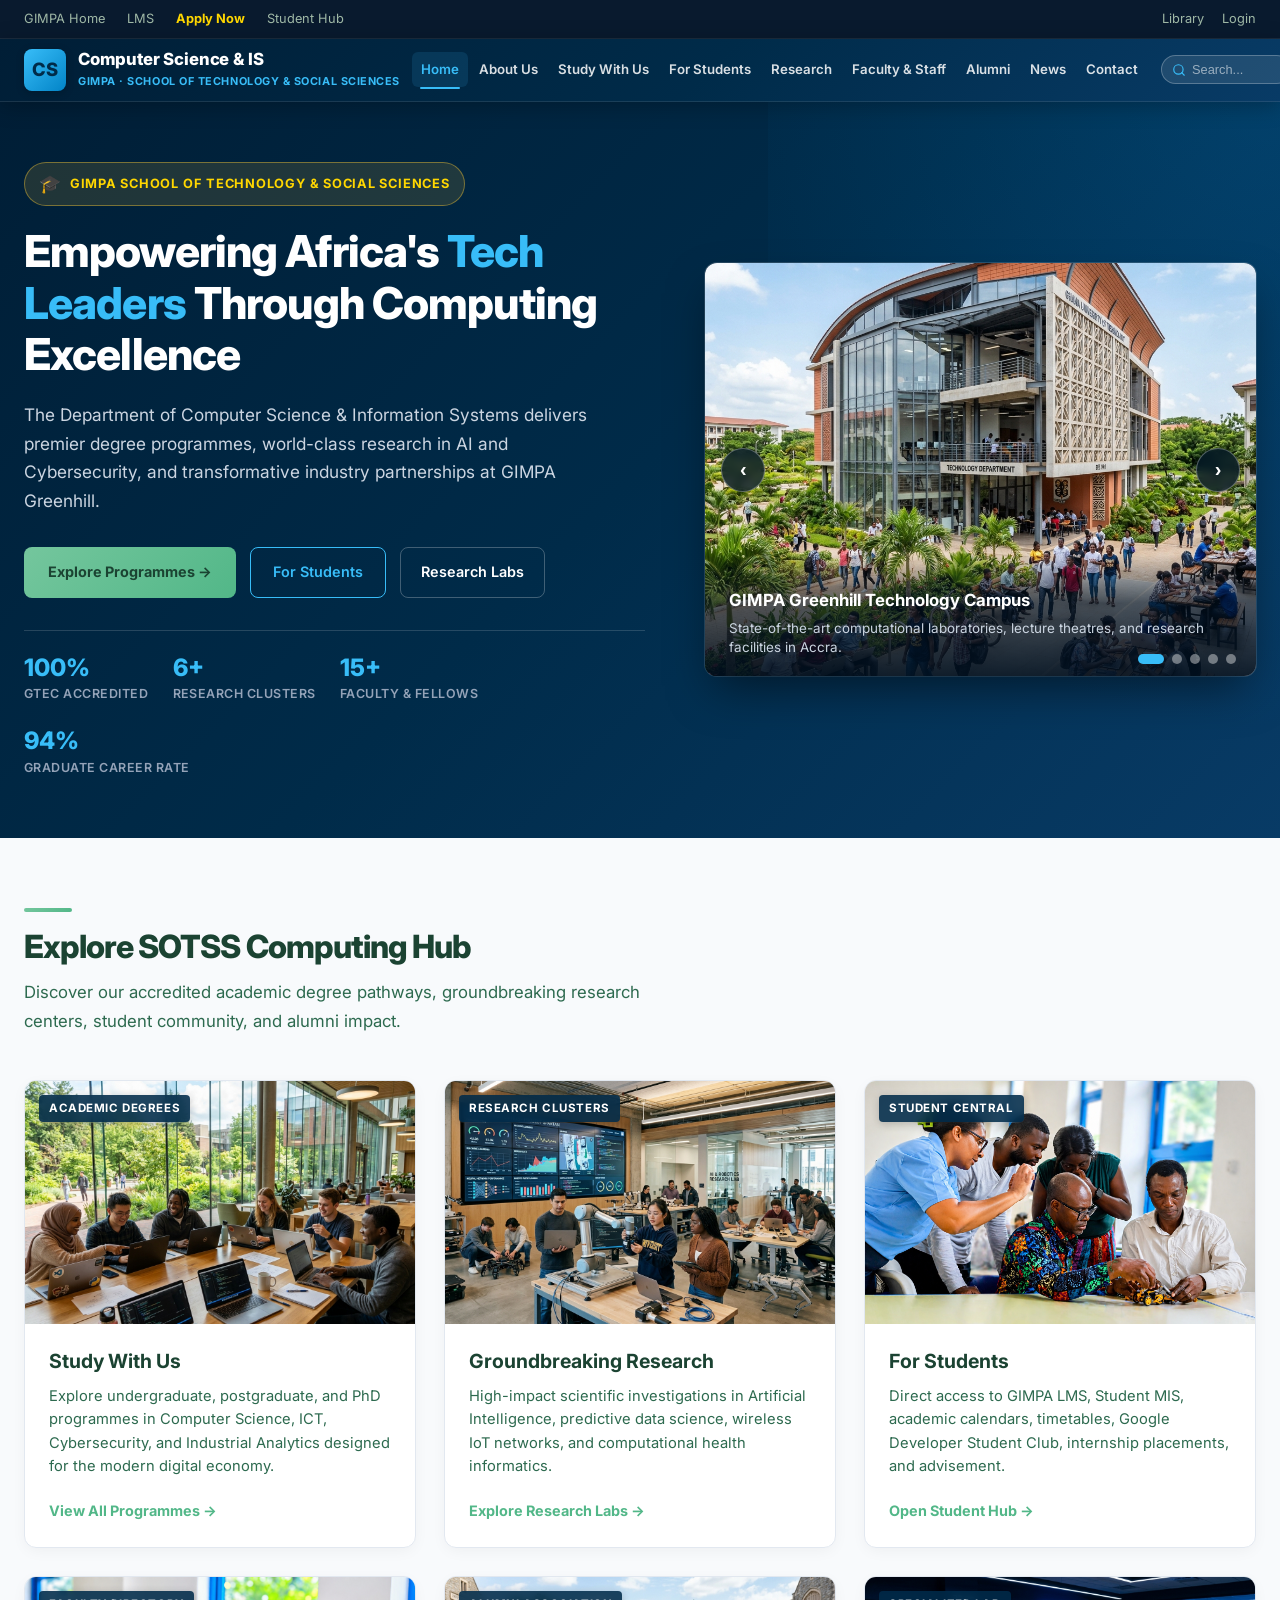
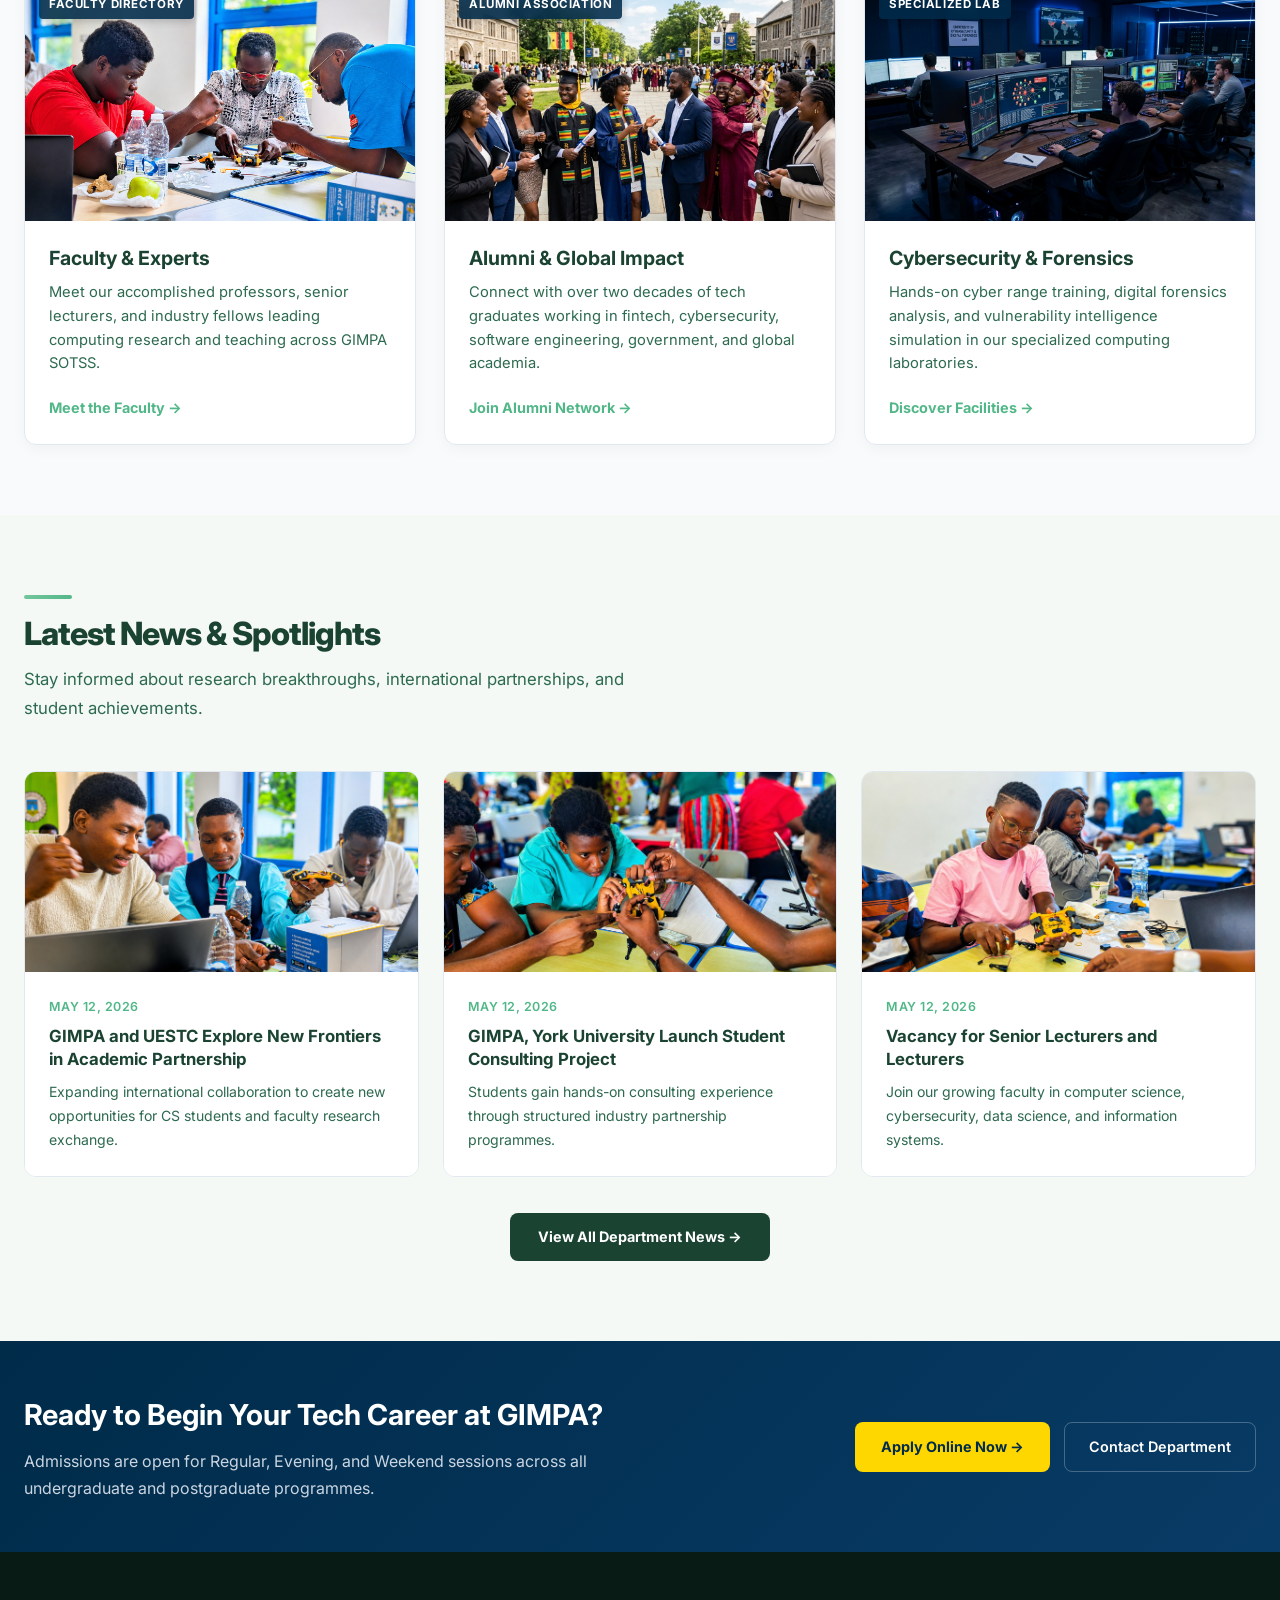
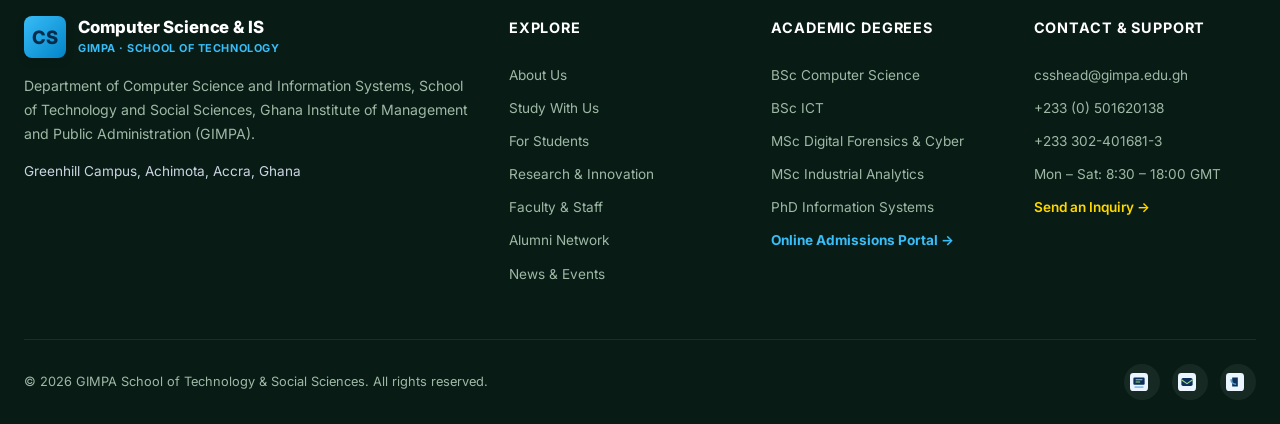
==== index.html @ d53f58c3 "Fix faculty directory cards layout: eliminate image/badge overlap and refine card typography" ====
<!DOCTYPE html>
<html lang="en">
<head>
  <meta charset="UTF-8">
  <meta name="viewport" content="width=device-width, initial-scale=1.0">
  <title>Department of Computer Science &amp; Information Systems | GIMPA (SPA Compare Version)</title>
  <meta name="description" content="The Department of Computer Science and Information Systems at GIMPA delivers cutting-edge education and research in computing, cybersecurity, and information systems.">
  <link rel="stylesheet" href="style.css?v=20260902_v5">
  <link rel="stylesheet" href="styles.css?v=20260902_v5">
</head>
<body>
  <div id="root"></div>
  <script src="app.js?v=20260902_v5"></script>
</body>
</html>
---- style.css ----
@import "styles.css";


/* SPA-Specific CSS Overrides & Customizations */

/* Site Search Results Dropdown */
.search-bar, .header-search {
  position: relative;
}

.search-results {
  position: absolute;
  top: calc(100% + 8px);
  right: 0;
  width: 320px;
  background: #ffffff;
  border: 1px solid #e2e8f0;
  border-radius: var(--radius-sm);
  box-shadow: 0 10px 25px -5px rgba(0, 0, 0, 0.2);
  display: none;
  z-index: 1001;
  max-height: 320px;
  overflow-y: auto;
}

.search-results.active {
  display: block;
}

.search-results a {
  display: flex;
  flex-direction: column;
  padding: 10px 16px;
  border-bottom: 1px solid #f1f5f9;
  color: #1e293b;
  text-decoration: none;
  transition: var(--transition);
}

.search-results a:last-child {
  border-bottom: none;
}

.search-results a:hover {
  background: #f8fafc;
  color: var(--primary);
}

.search-results .result-title {
  font-weight: 700;
  font-size: 0.88rem;
  line-height: 1.25;
  color: var(--primary);
}

.search-results .result-meta {
  font-size: 0.72rem;
  color: var(--text-body);
  margin-top: 2px;
}

.search-results .no-results {
  padding: 14px 16px;
  color: var(--text-body);
  font-size: 0.88rem;
  text-align: center;
}

/* Slideshow Hero Adjustments for SPA */
.hero-bg.slideshow img {
  position: absolute;
  inset: 0;
  opacity: 0;
  transition: opacity 1s ease-in-out;
  width: 100%;
  height: 100%;
  object-fit: cover;
}

.hero-bg.slideshow img.active {
  opacity: 0.45;
}

/* Faculty search visibility helper class */
.staff-card.is-hidden {
  display: none !important;
}

/* Profile Details Header Initials style (when no photo exists) */
.profile-photo-initials {
  width: 160px;
  height: 160px;
  border-radius: 50%;
  background: var(--gradient-1);
  border: 4px solid var(--accent);
  display: flex;
  align-items: center;
  justify-content: center;
  font-weight: 800;
  font-size: 3.5rem;
  color: #ffffff;
  box-shadow: var(--shadow);
}

/* Smooth transition between view changes */
#root {
  animation: fadeIn 0.4s ease;
}

@keyframes fadeIn {
  from { opacity: 0; }
  to { opacity: 1; }
}

/* Clean Single-Line Desktop Navigation */
.header-main {
  display: flex !important;
  justify-content: space-between !important;
  align-items: center !important;
  flex-wrap: nowrap !important;
  gap: 12px !important;
}

.logo {
  flex-shrink: 0 !important;
}

nav {
  display: flex !important;
  align-items: center !important;
  margin-left: auto !important;
  gap: 8px !important;
}

nav ul {
  display: flex !important;
  align-items: center !important;
  flex-direction: row !important;
  flex-wrap: nowrap !important;
  gap: 2px !important;
  list-style: none !important;
  margin: 0 !important;
  padding: 0 !important;
}

nav ul li {
  display: flex !important;
  align-items: center !important;
  flex-shrink: 0 !important;
}

nav a {
  white-space: nowrap !important;
  font-size: 0.83rem !important;
  font-weight: 600 !important;
  padding: 6px 9px !important;
  display: inline-flex !important;
  align-items: center !important;
  text-decoration: none !important;
}

.header-search {
  flex-shrink: 0 !important;
}

/* Responsive mobile adjustments */
@media (max-width: 1100px) {
  nav a {
    font-size: 0.78rem !important;
    padding: 6px 7px !important;
  }
}

@media (max-width: 900px) {
  .nav-toggle { display: flex !important; }
  nav ul {
    display: none !important;
    position: absolute !important;
    top: 100% !important;
    left: 0 !important;
    right: 0 !important;
    background: #001e36 !important;
    flex-direction: column !important;
    padding: 16px !important;
    border-top: 1px solid rgba(255, 255, 255, 0.1) !important;
    gap: 8px !important;
  }
  nav ul.open { display: flex !important; }
  nav a { width: 100% !important; padding: 10px 14px !important; font-size: 0.9rem !important; }
  .header-search { display: none !important; }
}

/* Spinner animation for loading states */
.loading-spinner {
  width: 40px;
  height: 40px;
  border: 4px solid #e2e8f0;
  border-top: 4px solid var(--primary);
  border-radius: 50%;
  animation: spin 1s linear infinite;
}

@keyframes spin {
  0% { transform: rotate(0deg); }
  100% { transform: rotate(360deg); }
}

/* Status messages inside Intranet */
.status-message {
  padding: 12px;
  border-radius: var(--radius-sm);
  font-size: 0.88rem;
  font-weight: 500;
  margin-bottom: 16px;
  animation: fadeIn 0.3s ease;
}

.intranet-tab-btn {
  transition: all 0.2s ease;
}
.intranet-tab-btn:hover {
  background-color: #f8fafc;
  color: var(--primary) !important;
}
---- styles.css ----
@import url('https://fonts.googleapis.com/css2?family=Inter:wght@300;400;500;600;700;800;900&display=swap');

:root {
  --primary: #1b4332;
  --primary-light: #2d6a4f;
  --accent: #52b788;
  --accent-hover: #40916c;
  --mint: #74c69d;
  --ink: #081c15;
  --white: #ffffff;
  --bg-dark: #081c15;
  --bg-card: #122c22;
  --bg-light: #f4f9f6;
  --text-primary: #ffffff;
  --text-secondary: #9fb8a6;
  --text-dark: #1b4332;
  --text-body: #2d6a4f;
  --border: rgba(255,255,255,0.08);
  --glass: rgba(255,255,255,0.05);
  --gradient-1: linear-gradient(135deg, #1b4332 0%, #081c15 100%);
  --gradient-2: linear-gradient(135deg, #74c69d 0%, #52b788 100%);
  --shadow: 0 4px 24px rgba(0,0,0,0.12);
  --shadow-lg: 0 12px 48px rgba(0,0,0,0.2);
  --radius: 12px;
  --radius-sm: 8px;
  --transition: all 0.3s cubic-bezier(0.4, 0, 0.2, 1);
}

*, *::before, *::after { box-sizing: border-box; margin: 0; padding: 0; }

html { scroll-behavior: smooth; }

body {
  font-family: 'Inter', -apple-system, BlinkMacSystemFont, sans-serif;
  color: var(--text-dark);
  line-height: 1.7;
  background: var(--bg-light);
  overflow-x: hidden;
}

a { text-decoration: none; color: inherit; transition: var(--transition); }
img { max-width: 100%; height: auto; display: block; }
ul { list-style: none; }
ol { list-style: none; margin: 0; padding: 0; }

.container { max-width: 1320px; margin: 0 auto; padding: 0 24px; }

/* ========== TOP BAR ========== */
.top-bar {
  background: #091a2e;
  padding: 8px 0;
  font-size: 0.8rem;
  border-bottom: 1px solid var(--border);
}
.top-bar .container {
  display: flex;
  justify-content: space-between;
  align-items: center;
}
.top-bar-right {
  display: flex;
  align-items: center;
  gap: 18px;
}
.top-bar a {
  color: var(--text-secondary);
  margin-left: 0;
}
.top-bar a:hover { color: #4ea5d9; }
.top-bar-left a { margin-left: 0; margin-right: 18px; }
.notification-bell {
  position: relative;
  display: none;
  width: 24px;
  height: 24px;
  border-radius: var(--radius-sm);
  color: var(--text-secondary);
}
.notification-bell::before {
  content: '';
  position: absolute;
  left: 5px;
  top: 4px;
  width: 14px;
  height: 15px;
  border: 2px solid currentColor;
  border-bottom-width: 3px;
  border-radius: 8px 8px 5px 5px;
}
.notification-bell::after {
  content: '';
  position: absolute;
  left: 10px;
  bottom: 2px;
  width: 5px;
  height: 5px;
  background: currentColor;
  border-radius: 50%;
}
.notification-bell.has-notifications {
  display: inline-flex;
}
.notification-dot {
  position: absolute;
  top: 2px;
  right: 2px;
  width: 7px;
  height: 7px;
  background: #4ea5d9;
  border: 1px solid #091a2e;
  border-radius: 50%;
  z-index: 1;
}
.login-link.is-logged-in {
  color: #4ea5d9;
}
/* ========== HEADER ========== */
header {
  background: linear-gradient(135deg, #001e36 0%, #002b49 55%, #083b66 100%);
  position: sticky;
  top: 0;
  z-index: 1000;
  box-shadow: 0 4px 20px rgba(0, 0, 0, 0.25);
  border-bottom: 1px solid rgba(255, 255, 255, 0.1);
  backdrop-filter: blur(20px);
}
.header-main {
  display: flex;
  justify-content: space-between;
  align-items: center;
  gap: 16px;
  padding: 10px 0;
}
.logo {
  display: flex;
  align-items: center;
  gap: 12px;
  text-decoration: none;
  flex-shrink: 0;
}
.logo-icon {
  width: 42px;
  height: 42px;
  background: linear-gradient(135deg, #38bdf8 0%, #0284c7 100%);
  border-radius: 8px;
  display: flex;
  align-items: center;
  justify-content: center;
  font-weight: 800;
  font-size: 1.15rem;
  color: #002b49;
  box-shadow: 0 2px 8px rgba(0, 0, 0, 0.2);
}
.logo-text h1 {
  font-size: 1.05rem;
  font-weight: 800;
  color: #ffffff;
  letter-spacing: -0.01em;
  line-height: 1.2;
  margin: 0;
  white-space: nowrap;
}
.logo-text span {
  font-size: 0.68rem;
  color: #38bdf8;
  font-weight: 700;
  text-transform: uppercase;
  letter-spacing: 0.05em;
  margin-top: 2px;
  display: block;
  white-space: nowrap;
}

/* NAV */
nav {
  display: flex;
  align-items: center;
  gap: 10px;
  margin-left: auto;
}
nav ul {
  display: flex;
  align-items: center;
  gap: 2px;
  list-style: none;
  margin: 0;
  padding: 0;
}
nav ul li {
  display: flex;
  align-items: center;
}
nav a {
  color: rgba(255, 255, 255, 0.85);
  font-size: 0.84rem;
  font-weight: 600;
  padding: 8px 10px;
  border-radius: 6px;
  position: relative;
  text-decoration: none;
  white-space: nowrap;
  transition: all 0.2s ease;
  display: inline-flex;
  align-items: center;
}
nav a:hover {
  color: #ffffff;
  background: rgba(255, 255, 255, 0.1);
}
nav a.active {
  color: #38bdf8;
  background: rgba(56, 189, 248, 0.12);
  font-weight: 700;
}
nav a.active::after {
  content: '';
  position: absolute;
  bottom: -2px;
  left: 8px;
  right: 8px;
  height: 2.5px;
  background: #38bdf8;
  border-radius: 999px;
}

/* SEARCH BAR IN HEADER */
.header-search {
  position: relative;
  flex-shrink: 0;
  margin-left: 6px;
}
.header-search input {
  width: 130px;
  padding: 6px 12px 6px 30px;
  font-size: 0.8rem;
  border-radius: 999px;
  border: 1px solid rgba(255, 255, 255, 0.25);
  background: rgba(255, 255, 255, 0.1) url("data:image/svg+xml,%3Csvg xmlns='http://www.w3.org/2000/svg' width='14' height='14' viewBox='0 0 24 24' fill='none' stroke='%2338bdf8' stroke-width='2' stroke-linecap='round' stroke-linejoin='round'%3E%3Ccircle cx='11' cy='11' r='8'%3E%3C/circle%3E%3Cline x1='21' y1='21' x2='16.65' y2='16.65'%3E%3C/line%3E%3C/svg%3E") no-repeat 10px center;
  color: #ffffff;
  outline: none;
  transition: width 0.25s ease, background 0.25s ease;
}
.header-search input:focus {
  width: 190px;
  background-color: rgba(0, 30, 60, 0.95);
  border-color: #38bdf8;
  box-shadow: 0 0 0 3px rgba(56, 189, 248, 0.25);
}
.header-search input::placeholder {
  color: rgba(255, 255, 255, 0.55);
}

/* MOBILE NAV */
.nav-toggle {
  display: none;
  flex-direction: column;
  gap: 5px;
  cursor: pointer;
  background: none;
  border: none;
  padding: 8px;
}
.nav-toggle span {
  width: 24px;
  height: 2px;
  background: #fff;
  border-radius: 2px;
  transition: var(--transition);
}

/* ========== HERO ========== */
.hero {
  position: relative;
  min-height: 520px;
  display: flex;
  align-items: center;
  overflow: hidden;
  background: var(--gradient-1);
}
.hero-bg {
  position: absolute;
  inset: 0;
  z-index: 0;
}
.hero-bg img {
  width: 100%;
  height: 100%;
  object-fit: cover;
  opacity: 0.25;
}
.hero-bg.slideshow img {
  position: absolute;
  inset: 0;
  opacity: 0;
  transition: opacity 1s ease-in-out;
}
.hero-bg.slideshow img.active {
  opacity: 0.55;
}
.hero-bg::after {
  content: '';
  position: absolute;
  inset: 0;
  background: linear-gradient(135deg, rgba(15, 23, 42, 0.85) 0%, rgba(15, 23, 42, 0.4) 100%);
  z-index: 1;
}

/* ========== HERO ANIMATIONS ========== */
.hero-content .hero-badge {
  opacity: 0;
  animation: heroFadeUp 0.8s cubic-bezier(0.16, 1, 0.3, 1) forwards;
  animation-delay: 0.1s;
}
.hero-content h2 {
  opacity: 0;
  animation: heroFadeUp 0.8s cubic-bezier(0.16, 1, 0.3, 1) forwards;
  animation-delay: 0.35s;
}
.hero-content p {
  opacity: 0;
  animation: heroFadeUp 0.8s cubic-bezier(0.16, 1, 0.3, 1) forwards;
  animation-delay: 0.6s;
}
.hero-content .hero-links {
  opacity: 0;
  animation: heroFadeUp 0.8s cubic-bezier(0.16, 1, 0.3, 1) forwards;
  animation-delay: 0.85s;
}

@keyframes heroFadeUp {
  from {
    opacity: 0;
    transform: translateY(30px);
  }
  to {
    opacity: 1;
    transform: translateY(0);
  }
}
.hero-content {
  position: relative;
  z-index: 1;
  max-width: 700px;
  padding: 80px 0;
}
.hero-badge {
  display: inline-flex;
  align-items: center;
  gap: 8px;
  background: rgba(78,165,217,0.15);
  border: 1px solid rgba(78,165,217,0.3);
  padding: 6px 16px;
  border-radius: 50px;
  font-size: 0.8rem;
  color: var(--accent);
  font-weight: 600;
  margin-bottom: 20px;
  text-transform: uppercase;
  letter-spacing: 0.06em;
}
.hero h2 {
  font-size: 2.8rem;
  font-weight: 800;
  color: #fff;
  line-height: 1.15;
  letter-spacing: -0.03em;
  margin-bottom: 18px;
}
.hero p {
  font-size: 1.1rem;
  color: rgba(255,255,255,0.75);
  line-height: 1.7;
  margin-bottom: 32px;
}
.hero-links {
  display: flex;
  flex-wrap: wrap;
  gap: 12px;
}

/* BUTTONS */
.btn {
  display: inline-flex;
  align-items: center;
  gap: 8px;
  padding: 12px 28px;
  border-radius: var(--radius-sm);
  font-weight: 600;
  font-size: 0.9rem;
  transition: var(--transition);
  border: none;
  cursor: pointer;
}
.btn-primary {
  background: var(--gradient-2);
  color: var(--primary);
}
.btn-primary:hover {
  transform: translateY(-2px);
  box-shadow: 0 8px 24px rgba(78,165,217,0.35);
}
.btn-outline {
  background: transparent;
  color: #fff;
  border: 1.5px solid rgba(255,255,255,0.25);
}
.btn-outline:hover {
  background: rgba(255,255,255,0.1);
  border-color: rgba(255,255,255,0.4);
}
.btn-dark {
  background: var(--primary);
  color: #fff;
}
.btn-dark:hover {
  background: var(--primary-light);
  transform: translateY(-2px);
  box-shadow: var(--shadow);
}

/* ========== SECTIONS ========== */
.section {
  padding: 80px 0;
}
.section-dark {
  background: var(--bg-dark);
  color: var(--text-primary);
}
.section-alt {
  background: #f1f5f9;
}
.section-header {
  margin-bottom: 48px;
}
.section-header h2 {
  font-size: 2rem;
  font-weight: 800;
  letter-spacing: -0.03em;
  margin-bottom: 12px;
  line-height: 1.2;
}
.section-header p {
  font-size: 1.05rem;
  color: var(--text-body);
  max-width: 640px;
}
.section-dark .section-header p {
  color: var(--text-secondary);
}
.section-header .accent-line {
  width: 48px;
  height: 4px;
  background: var(--gradient-2);
  border-radius: 4px;
  margin-bottom: 16px;
}

/* ========== CARDS ========== */
.card-grid {
  display: grid;
  grid-template-columns: repeat(auto-fill, minmax(320px, 1fr));
  gap: 24px;
}
.card {
  background: #fff;
  border-radius: var(--radius);
  padding: 32px;
  transition: var(--transition);
  border: 1px solid #e2e8f0;
  position: relative;
  overflow: hidden;
}
.card:hover {
  transform: translateY(-4px);
  box-shadow: var(--shadow-lg);
  border-color: transparent;
}
.card-icon {
  width: 52px;
  height: 52px;
  background: linear-gradient(135deg, rgba(82, 183, 136, 0.12) 0%, rgba(27, 67, 50, 0.08) 100%);
  border-radius: var(--radius-sm);
  display: flex;
  align-items: center;
  justify-content: center;
  font-size: 1.5rem;
  margin-bottom: 20px;
}
.card-icon img {
  width: 30px;
  height: 30px;
  object-fit: contain;
}
.inline-icon {
  width: 18px;
  height: 18px;
  vertical-align: -3px;
  margin-right: 6px;
}
.card h3 {
  font-size: 1.15rem;
  font-weight: 700;
  margin-bottom: 10px;
  letter-spacing: -0.01em;
}
.card p {
  font-size: 0.92rem;
  color: var(--text-body);
  line-height: 1.65;
}
.card-link {
  display: inline-flex;
  align-items: center;
  gap: 6px;
  color: var(--primary);
  font-weight: 600;
  font-size: 0.88rem;
  margin-top: 16px;
}
.card-link:hover { color: var(--accent); gap: 10px; }

/* Dark cards */
.card-dark {
  background: var(--bg-card);
  border-color: var(--border);
}
.card-dark h3 { color: #fff; }
.card-dark p { color: var(--text-secondary); }
.card-dark:hover { border-color: rgba(78,165,217,0.35); }

/* ========== PROGRAMME CARDS ========== */
.programme-card {
  background: #fff;
  border-radius: var(--radius);
  padding: 28px;
  border: 1px solid #e2e8f0;
  transition: var(--transition);
}
.programme-card:hover {
  border-color: var(--accent);
  box-shadow: var(--shadow);
}
.programme-card .tag {
  display: inline-block;
  background: rgba(82, 183, 136, 0.12);
  color: var(--primary);
  padding: 4px 12px;
  border-radius: 50px;
  font-size: 0.75rem;
  font-weight: 600;
  text-transform: uppercase;
  letter-spacing: 0.04em;
  margin-bottom: 12px;
}
.programme-card h3 {
  font-size: 1.1rem;
  font-weight: 700;
  margin-bottom: 8px;
}
.programme-card p {
  font-size: 0.88rem;
  color: var(--text-body);
  line-height: 1.6;
}
.programme-card .meta {
  display: flex;
  gap: 16px;
  margin-top: 14px;
  font-size: 0.8rem;
  color: var(--text-body);
}
.programme-card .meta span {
  display: flex;
  align-items: center;
  gap: 4px;
}

/* ========== STAFF GRID ========== */
.staff-grid {
  display: grid;
  grid-template-columns: repeat(auto-fill, minmax(260px, 1fr));
  gap: 20px;
}
.staff-card {
  background: #fff;
  border-radius: var(--radius);
  padding: 24px;
  text-align: center;
  border: 1px solid #e2e8f0;
  transition: var(--transition);
}

.staff-card-link {
  display: block;
  color: inherit;
}

.faculty-toolbar {
  margin-top: 14px;
  margin-bottom: 26px;
}

.faculty-search {
  max-width: 520px;
  position: relative;
}

.faculty-search input {
  width: 100%;
  border: 1px solid #c8d8ea;
  background: #fff;
  border-radius: 999px;
  padding: 12px 18px 12px 42px;
  font-size: 0.9rem;
  color: var(--ink);
  outline: none;
  transition: var(--transition);
}

.faculty-search input:focus {
  border-color: var(--accent);
  box-shadow: 0 0 0 4px rgba(78, 165, 217, 0.2);
}

.faculty-search .icon {
  position: absolute;
  left: 16px;
  top: 50%;
  transform: translateY(-50%);
  color: var(--primary-light);
  font-size: 0.9rem;
}

.staff-card.is-hidden {
  display: none;
}

.faculty-empty {
  display: none;
  margin-top: 16px;
  padding: 12px 16px;
  border-radius: var(--radius-sm);
  background: #e9f4fd;
  color: var(--primary);
  font-weight: 600;
}

.faculty-empty.active {
  display: inline-block;
}

.profile-highlight {
  border-left: 4px solid var(--mint);
  padding-left: 14px;
}

.project-list li {
  padding: 8px 0;
  color: var(--text-body);
}

.project-list li strong {
  color: var(--ink);
}
.staff-card:hover {
  transform: translateY(-3px);
  box-shadow: var(--shadow);
  border-color: var(--accent);
}
.staff-avatar {
  width: 80px;
  height: 80px;
  border-radius: 50%;
  background: var(--gradient-1);
  display: flex;
  align-items: center;
  justify-content: center;
  margin: 0 auto 16px;
  font-size: 1.6rem;
  color: #fff;
  font-weight: 700;
}
.staff-card h3 {
  font-size: 1rem;
  font-weight: 700;
  margin-bottom: 4px;
}
.staff-card .role {
  font-size: 0.82rem;
  color: var(--accent);
  font-weight: 600;
  margin-bottom: 8px;
}
.staff-card .email {
  font-size: 0.8rem;
  color: var(--primary);
}

/* ========== STATS ========== */
.stats-row {
  display: grid;
  grid-template-columns: repeat(4, 1fr);
  gap: 24px;
  margin: 48px 0;
}
.stat-item {
  text-align: center;
  padding: 32px 16px;
  background: rgba(255,255,255,0.04);
  border-radius: var(--radius);
  border: 1px solid var(--border);
}
.stat-item .number {
  font-size: 2.4rem;
  font-weight: 800;
  color: var(--accent);
  line-height: 1;
  margin-bottom: 8px;
}
.stat-item .label {
  font-size: 0.88rem;
  color: var(--text-secondary);
}

/* ========== INFO BOX ========== */
.info-box {
  background: #fff;
  border-radius: var(--radius);
  padding: 36px;
  border: 1px solid #e2e8f0;
  margin-bottom: 24px;
}
.info-box h3 {
  font-size: 1.2rem;
  font-weight: 700;
  margin-bottom: 14px;
  display: flex;
  align-items: center;
  gap: 10px;
}
.info-box ul li {
  padding: 6px 0;
  font-size: 0.92rem;
  color: var(--text-body);
  display: flex;
  align-items: flex-start;
  gap: 10px;
}
.info-box ul li::before {
  content: '›';
  color: var(--accent);
  font-weight: 700;
  font-size: 1.1rem;
  flex-shrink: 0;
}

/* ========== NEWS CARDS ========== */
.news-grid {
  display: grid;
  grid-template-columns: repeat(auto-fill, minmax(340px, 1fr));
  gap: 24px;
}
.news-card {
  background: #fff;
  border-radius: var(--radius);
  overflow: hidden;
  border: 1px solid #e2e8f0;
  transition: var(--transition);
}
.news-card:hover {
  transform: translateY(-3px);
  box-shadow: var(--shadow);
}
.news-card-img {
  height: 200px;
  background: var(--gradient-1);
  display: flex;
  align-items: center;
  justify-content: center;
  color: rgba(255,255,255,0.3);
  font-size: 2.5rem;
  overflow: hidden;
}
.news-card-img img {
  width: 100%;
  height: 100%;
  object-fit: cover;
  display: block;
}
.news-card-body {
  padding: 24px;
  background: #fff;
  position: relative;
  z-index: 1;
}
.news-card .date {
  font-size: 0.78rem;
  color: var(--accent);
  font-weight: 600;
  text-transform: uppercase;
  letter-spacing: 0.04em;
  margin-bottom: 8px;
}
.news-card h3 {
  font-size: 1.05rem;
  font-weight: 700;
  margin-bottom: 8px;
  line-height: 1.4;
}
.news-card p {
  font-size: 0.88rem;
  color: var(--text-body);
}

/* ========== CONTACT GRID ========== */
.contact-grid {
  display: grid;
  grid-template-columns: repeat(auto-fill, minmax(280px, 1fr));
  gap: 24px;
}
.contact-item {
  background: #fff;
  border-radius: var(--radius);
  padding: 28px;
  border: 1px solid #e2e8f0;
  transition: var(--transition);
}
.contact-item:hover { border-color: var(--accent); }
.contact-item h3 {
  font-size: 1rem;
  font-weight: 700;
  margin-bottom: 12px;
  display: flex;
  align-items: center;
  gap: 8px;
}
.contact-item p {
  font-size: 0.9rem;
  color: var(--text-body);
  margin-bottom: 4px;
}
.contact-item a {
  color: var(--primary);
  font-weight: 500;
}
.contact-item a:hover { color: var(--accent); }

/* ========== TWO COLUMN ========== */
.two-col {
  display: grid;
  grid-template-columns: 1fr 1fr;
  gap: 48px;
  align-items: start;
}
.two-col-text h2 {
  font-size: 1.8rem;
  font-weight: 800;
  letter-spacing: -0.03em;
  margin-bottom: 16px;
}
.two-col-text p {
  font-size: 0.95rem;
  color: var(--text-body);
  margin-bottom: 14px;
}
.two-col-img {
  border-radius: var(--radius);
  overflow: hidden;
  box-shadow: var(--shadow-lg);
}
.two-col-img img {
  width: 100%;
  height: 100%;
  object-fit: cover;
}

/* ========== EXPERTISE LIST ========== */
.expertise-grid {
  display: grid;
  grid-template-columns: repeat(auto-fill, minmax(240px, 1fr));
  gap: 16px;
}
.expertise-item {
  display: flex;
  align-items: center;
  gap: 12px;
  padding: 16px 20px;
  background: rgba(255,255,255,0.04);
  border-radius: var(--radius-sm);
  border: 1px solid var(--border);
  font-size: 0.92rem;
  color: rgba(255,255,255,0.85);
  transition: var(--transition);
}
.expertise-item:hover {
  background: rgba(156,214,124,0.12);
  border-color: rgba(156,214,124,0.35);
}
.expertise-dot {
  width: 8px;
  height: 8px;
  border-radius: 50%;
  background: var(--accent);
  flex-shrink: 0;
}

/* ========== RESEARCH FOCUS ========== */
.research-focus-section {
  background: #f4f9f6;
}
.focus-grid {
  display: grid;
  grid-template-columns: repeat(3, minmax(0, 1fr));
  gap: 26px;
}
.focus-card {
  background: #fff;
  border: 1px solid #d9e4df;
  border-radius: var(--radius);
  min-height: 260px;
  padding: 42px 34px;
  transition: var(--transition);
  box-shadow: 0 2px 8px rgba(8, 28, 21, 0.03);
}
.focus-card:hover {
  transform: translateY(-3px);
  border-color: #c9ddd3;
  box-shadow: 0 14px 34px rgba(8, 28, 21, 0.08);
}
.focus-tag,
.industry-tag {
  display: inline-flex;
  align-items: center;
  width: fit-content;
  border-radius: 999px;
  background: #e9f4ef;
  color: var(--ink);
  font-size: 0.8rem;
  font-weight: 800;
  letter-spacing: 0.08em;
  line-height: 1;
  text-transform: uppercase;
  padding: 10px 18px;
  margin-bottom: 24px;
}
.focus-card h3 {
  color: var(--ink);
  font-size: 1.3rem;
  font-weight: 800;
  line-height: 1.3;
  margin-bottom: 16px;
}
.focus-card p {
  color: var(--text-body);
  font-size: 1rem;
  line-height: 1.65;
}
.focus-meta,
.industry-meta {
  display: flex;
  flex-wrap: wrap;
  gap: 14px 24px;
  margin-top: 28px;
  color: var(--primary-light);
  font-size: 0.92rem;
  font-weight: 700;
}
.focus-meta a,
.industry-meta a {
  color: var(--primary-light);
}
.focus-meta a:hover,
.industry-meta a:hover {
  color: var(--accent-hover);
}

/* ========== INDUSTRY COOPERATION ========== */
.industry-cooperation-section {
  background: #f4f9f6;
}
.industry-grid {
  display: grid;
  grid-template-columns: repeat(3, minmax(0, 1fr));
  gap: 26px;
}
.industry-card {
  background: #fff;
  border: 1px solid #d9e4df;
  border-radius: var(--radius);
  min-height: 260px;
  transition: var(--transition);
  box-shadow: 0 2px 8px rgba(8, 28, 21, 0.03);
}
.industry-card:hover {
  transform: translateY(-3px);
  border-color: #c9ddd3;
  box-shadow: 0 14px 34px rgba(8, 28, 21, 0.08);
}
.industry-card-content {
  padding: 42px 34px;
}
.industry-card h3 {
  color: var(--ink);
  font-size: 1.3rem;
  font-weight: 800;
  line-height: 1.3;
  margin-bottom: 16px;
}
.industry-card p {
  color: var(--text-body);
  font-size: 1rem;
  line-height: 1.65;
}

/* ========== FOOTER ========== */
footer {
  background: var(--bg-dark);
  color: var(--text-secondary);
  padding: 64px 0 0;
}
.footer-grid {
  display: grid;
  grid-template-columns: 2fr 1fr 1fr 1fr;
  gap: 40px;
  padding-bottom: 48px;
  border-bottom: 1px solid var(--border);
}
.footer-brand p {
  font-size: 0.88rem;
  line-height: 1.7;
  margin-top: 16px;
}
.footer-col h4 {
  color: #fff;
  font-size: 0.9rem;
  font-weight: 700;
  margin-bottom: 18px;
  text-transform: uppercase;
  letter-spacing: 0.06em;
}
.footer-col a {
  display: block;
  color: var(--text-secondary);
  font-size: 0.85rem;
  padding: 5px 0;
}
.footer-col a:hover { color: var(--accent); }
.footer-bottom {
  padding: 24px 0;
  display: flex;
  justify-content: space-between;
  align-items: center;
  font-size: 0.8rem;
}
.social-links {
  display: flex;
  gap: 12px;
}
.social-links a {
  width: 36px;
  height: 36px;
  border-radius: 50%;
  background: rgba(255,255,255,0.06);
  display: flex;
  align-items: center;
  justify-content: center;
  font-size: 0.85rem;
  color: var(--text-secondary);
}
.social-links a:hover {
  background: var(--accent);
  color: var(--primary);
}

/* ========== SEARCH BAR ========== */
.search-bar {
  position: relative;
  flex: 1;
  max-width: 420px;
}
.search-bar input {
  background: rgba(255,255,255,0.12);
  border: 1px solid rgba(255,255,255,0.22);
  border-radius: 50px;
  padding: 10px 16px;
  color: #fff;
  font-size: 0.82rem;
  font-family: inherit;
  width: 100%;
  transition: var(--transition);
  outline: none;
}
.search-bar input::placeholder { color: rgba(255,255,255,0.4); }
.search-bar input:focus {
  background: rgba(255,255,255,0.12);
  border-color: var(--mint);
}
.search-results {
  position: absolute;
  top: calc(100% + 8px);
  left: 0;
  right: 0;
  background: #fff;
  border-radius: var(--radius-sm);
  box-shadow: var(--shadow-lg);
  max-height: 320px;
  overflow-y: auto;
  display: none;
  z-index: 100;
}
.search-results.active { display: block; }
.search-results a {
  display: block;
  padding: 12px 16px;
  font-size: 0.85rem;
  color: var(--text-dark);
  border-bottom: 1px solid #f1f5f9;
}
.search-results a:hover { background: #f8fafc; color: var(--accent); }
.search-results .no-results {
  padding: 16px;
  font-size: 0.85rem;
  color: var(--text-body);
  text-align: center;
}
.search-results .result-title {
  font-weight: 600;
  color: var(--primary);
}
.search-results .result-meta {
  display: block;
  margin-top: 2px;
  font-size: 0.76rem;
  color: var(--text-body);
}

/* ========== PROFILE PAGE ========== */
.profile-hero {
  background: var(--gradient-1);
  padding: 60px 0;
}
.profile-header {
  display: flex;
  align-items: center;
  gap: 40px;
}
.profile-photo {
  width: 180px;
  height: 180px;
  border-radius: 50%;
  overflow: hidden;
  border: 4px solid rgba(78,165,217,0.45);
  flex-shrink: 0;
  box-shadow: 0 8px 32px rgba(0,0,0,0.3);
}
.profile-photo img {
  width: 100%;
  height: 100%;
  object-fit: cover;
}
.profile-photo-initials {
  width: 180px;
  height: 180px;
  border-radius: 50%;
  background: var(--gradient-2);
  display: flex;
  align-items: center;
  justify-content: center;
  font-size: 3.5rem;
  font-weight: 800;
  color: var(--primary);
  flex-shrink: 0;
  border: 4px solid rgba(78,165,217,0.45);
  box-shadow: 0 8px 32px rgba(0,0,0,0.3);
}
.profile-info h2 {
  font-size: 2.2rem;
  font-weight: 800;
  color: #fff;
  margin-bottom: 6px;
}
.profile-info .profile-role {
  font-size: 1.1rem;
  color: var(--accent);
  font-weight: 600;
  margin-bottom: 4px;
}
.profile-info .profile-dept {
  font-size: 0.92rem;
  color: rgba(255,255,255,0.6);
}

.profile-contact-bar {
  background: var(--bg-dark);
  border-top: 1px solid var(--border);
  padding: 28px 0;
}
.profile-contact-grid {
  display: grid;
  grid-template-columns: repeat(auto-fill, minmax(220px, 1fr));
  gap: 24px;
}
.profile-contact-item .label {
  font-size: 0.78rem;
  color: var(--accent);
  font-weight: 700;
  text-transform: uppercase;
  letter-spacing: 0.06em;
  margin-bottom: 4px;
}
.profile-contact-item .value {
  font-size: 0.92rem;
  color: #fff;
}
.profile-contact-item .value a {
  color: rgba(255,255,255,0.85);
}
.profile-contact-item .value a:hover { color: var(--accent); }

/* Publications */
.pub-list { max-width: 800px; }
.pub-item {
  padding: 24px 0;
  border-bottom: 1px solid #e2e8f0;
}
.pub-item:last-child { border-bottom: none; }
.pub-meta {
  font-size: 0.82rem;
  color: var(--text-body);
  margin-bottom: 6px;
  display: flex;
  align-items: center;
  gap: 12px;
}
.pub-meta .pub-type {
  color: var(--accent);
  font-weight: 600;
}
.pub-meta .pub-year {
  color: var(--primary);
  font-weight: 600;
}
.pub-item h3 {
  font-size: 1rem;
  font-weight: 700;
  margin-bottom: 6px;
  line-height: 1.4;
  color: var(--text-dark);
}
.pub-item h3 a { color: var(--primary); }
.pub-item h3 a:hover { color: var(--accent); }
.pub-journal {
  font-size: 0.88rem;
  color: var(--primary-light);
  font-style: italic;
  margin-bottom: 4px;
}
.pub-authors {
  font-size: 0.82rem;
  color: var(--text-body);
}
.pub-authors strong {
  color: var(--text-dark);
}
.more-pubs-link {
  display: inline-flex;
  align-items: center;
  gap: 6px;
  margin-top: 24px;
  color: var(--primary);
  font-weight: 600;
  font-size: 0.9rem;
  padding: 10px 20px;
  border: 1.5px solid #e2e8f0;
  border-radius: var(--radius-sm);
}
.more-pubs-link:hover {
  border-color: var(--accent);
  color: var(--accent);
}

/* Staff card with photo */
.staff-photo {
  width: 80px;
  height: 80px;
  border-radius: 50%;
  overflow: hidden;
  margin: 0 auto 16px;
  border: 3px solid rgba(78,165,217,0.35);
}
.staff-photo img {
  width: 100%;
  height: 100%;
  object-fit: cover;
}

@media (max-width: 768px) {
  .profile-header { flex-direction: column; text-align: center; gap: 24px; }
  .profile-photo, .profile-photo-initials { width: 140px; height: 140px; }
  .profile-photo-initials { font-size: 2.8rem; }
  .profile-info h2 { font-size: 1.8rem; }
  .search-bar { display: none; }
}

/* ========== ANIMATIONS ========== */
@keyframes fadeUp {
  from { opacity: 0; transform: translateY(24px); }
  to { opacity: 1; transform: translateY(0); }
}
.fade-up { animation: fadeUp 0.7s ease forwards; }
.fade-up-d1 { animation-delay: 0.1s; opacity: 0; }
.fade-up-d2 { animation-delay: 0.2s; opacity: 0; }
.fade-up-d3 { animation-delay: 0.3s; opacity: 0; }

/* ========== RESPONSIVE ========== */
@media (max-width: 1024px) {
  .hero h2 { font-size: 2.2rem; }
  .stats-row { grid-template-columns: repeat(2, 1fr); }
  .footer-grid { grid-template-columns: 1fr 1fr; }
  .two-col { grid-template-columns: 1fr; gap: 32px; }
  .focus-grid, .industry-grid { grid-template-columns: repeat(2, minmax(0, 1fr)); }
}
@media (max-width: 768px) {
  .nav-toggle { display: flex; }
  nav ul {
    display: none;
    position: absolute;
    top: 100%;
    left: 0;
    right: 0;
    background: #091a2e;
    flex-direction: column;
    padding: 16px;
    border-top: 1px solid var(--border);
  }
  nav ul.open { display: flex; }
  nav a { padding: 12px 16px; }
  .hero { min-height: 420px; }
  .hero h2 { font-size: 1.8rem; }
  .hero-content { padding: 48px 0; }
  .card-grid, .news-grid, .focus-grid, .industry-grid { grid-template-columns: 1fr; }
  .focus-card, .industry-card-content { padding: 30px 24px; }
  .stats-row { grid-template-columns: 1fr 1fr; }
  .footer-grid { grid-template-columns: 1fr; gap: 32px; }
  .staff-grid { grid-template-columns: repeat(auto-fill, minmax(200px, 1fr)); }
  .top-bar { display: none; }
  .header-main { padding: 12px 0; }
}
@media (max-width: 480px) {
  .hero h2 { font-size: 1.5rem; }
  .hero-links { flex-direction: column; }
  .section { padding: 48px 0; }
  .stats-row { grid-template-columns: 1fr; }
}

/* Faculty search visibility helper class */
.staff-card.is-hidden {
  display: none !important;
}

/* ==============================================================================
   SPLIT HERO SECTION (TEXT LEFT + IMAGE CAROUSEL WITH ARROWS RIGHT)
   ============================================================================== */
.hero-split-section {
  background: linear-gradient(135deg, #001e36 0%, #002b49 50%, #083b66 100%);
  color: #ffffff;
  padding: 60px 0;
  position: relative;
  overflow: hidden;
}
.hero-split-section::after {
  content: "";
  position: absolute;
  top: 0; right: 0; bottom: 0; width: 40%;
  background: radial-gradient(circle at top right, rgba(0, 115, 183, 0.25), transparent 70%);
  pointer-events: none;
}
.hero-split-grid {
  display: grid;
  grid-template-columns: 1.15fr 1fr;
  gap: 48px;
  align-items: center;
  position: relative;
  z-index: 2;
}
.hero-text-side {
  padding-right: 12px;
}
.hero-split-badge {
  display: inline-flex;
  align-items: center;
  gap: 8px;
  background: rgba(212, 175, 55, 0.15);
  border: 1px solid rgba(212, 175, 55, 0.5);
  color: #ffd700;
  padding: 6px 14px;
  border-radius: 999px;
  font-size: 0.8rem;
  font-weight: 700;
  text-transform: uppercase;
  letter-spacing: 0.06em;
  margin-bottom: 20px;
}
.hero-text-side h1 {
  font-size: 2.75rem;
  font-weight: 800;
  line-height: 1.18;
  color: #ffffff;
  margin-bottom: 20px;
  letter-spacing: -0.02em;
}
.hero-text-side h1 span {
  color: #38bdf8;
}
.hero-text-side p {
  font-size: 1.08rem;
  line-height: 1.65;
  color: #cbd5e1;
  margin-bottom: 32px;
  max-width: 580px;
}
.hero-actions-row {
  display: flex;
  flex-wrap: wrap;
  gap: 14px;
  margin-bottom: 32px;
}
.hero-stat-chips {
  display: flex;
  flex-wrap: wrap;
  gap: 24px;
  padding-top: 24px;
  border-top: 1px solid rgba(255, 255, 255, 0.15);
}
.stat-chip-item {
  display: flex;
  flex-direction: column;
}
.stat-chip-num {
  font-size: 1.5rem;
  font-weight: 800;
  color: #38bdf8;
  line-height: 1.1;
}
.stat-chip-label {
  font-size: 0.78rem;
  color: #94a3b8;
  text-transform: uppercase;
  letter-spacing: 0.04em;
  font-weight: 600;
  margin-top: 2px;
}

/* Hero Carousel Right Side */
.hero-slider-side {
  position: relative;
  width: 100%;
}
.hero-carousel-container {
  position: relative;
  width: 100%;
  aspect-ratio: 4 / 3;
  border-radius: var(--radius);
  overflow: hidden;
  box-shadow: 0 20px 45px -10px rgba(0, 0, 0, 0.5), 0 0 0 1px rgba(255, 255, 255, 0.15);
  background: #001e36;
}
.hero-carousel-slide {
  position: absolute;
  inset: 0;
  opacity: 0;
  visibility: hidden;
  transition: opacity 0.6s cubic-bezier(0.4, 0, 0.2, 1), visibility 0.6s;
}
.hero-carousel-slide.active {
  opacity: 1;
  visibility: visible;
}
.hero-carousel-slide img {
  width: 100%;
  height: 100%;
  object-fit: cover;
  display: block;
}
.carousel-caption-bar {
  position: absolute;
  bottom: 0;
  left: 0;
  right: 0;
  background: linear-gradient(to top, rgba(0, 15, 30, 0.92) 0%, rgba(0, 15, 30, 0.65) 60%, transparent 100%);
  padding: 32px 24px 20px;
  color: #ffffff;
  z-index: 3;
}
.carousel-caption-title {
  font-size: 1.05rem;
  font-weight: 700;
  color: #ffffff;
  margin-bottom: 4px;
}
.carousel-caption-desc {
  font-size: 0.84rem;
  color: #cbd5e1;
  line-height: 1.4;
}

/* Slider Controls (Arrows & Dots) */
.slider-arrow-btn {
  position: absolute;
  top: 50%;
  transform: translateY(-50%);
  width: 44px;
  height: 44px;
  border-radius: 50%;
  background: rgba(0, 20, 40, 0.75);
  color: #ffffff;
  border: 1px solid rgba(255, 255, 255, 0.3);
  display: flex;
  align-items: center;
  justify-content: center;
  font-size: 1.25rem;
  font-weight: 700;
  cursor: pointer;
  z-index: 5;
  transition: all 0.2s ease;
  backdrop-filter: blur(4px);
}
.slider-arrow-btn:hover {
  background: var(--accent);
  color: #ffffff;
  border-color: var(--accent);
  transform: translateY(-50%) scale(1.08);
}
.slider-arrow-prev { left: 16px; }
.slider-arrow-next { right: 16px; }

.slider-dots-row {
  position: absolute;
  bottom: 12px;
  right: 20px;
  display: flex;
  align-items: center;
  gap: 8px;
  z-index: 6;
}
.slider-dot {
  width: 10px;
  height: 10px;
  border-radius: 50%;
  background: rgba(255, 255, 255, 0.4);
  border: none;
  cursor: pointer;
  transition: all 0.25s ease;
  padding: 0;
}
.slider-dot.active {
  background: #38bdf8;
  width: 26px;
  border-radius: 999px;
}

/* ==============================================================================
   WIDE SCREEN-FILLING IMAGE INFO BOXES (JYU-INSPIRED)
   ============================================================================== */
.info-box-grid {
  display: grid;
  grid-template-columns: repeat(3, minmax(0, 1fr));
  gap: 28px;
}
.info-box-grid-2 {
  grid-template-columns: repeat(2, minmax(0, 1fr));
}
.info-box-grid-4 {
  grid-template-columns: repeat(4, minmax(0, 1fr));
}

.info-box-card {
  background: #ffffff;
  border: 1px solid #e2e8f0;
  border-radius: var(--radius);
  overflow: hidden;
  box-shadow: 0 4px 16px -2px rgba(0, 0, 0, 0.05);
  display: flex;
  flex-direction: column;
  transition: transform 0.25s ease, box-shadow 0.25s ease, border-color 0.25s ease;
  text-decoration: none;
  color: inherit;
}
.info-box-card:hover {
  transform: translateY(-5px);
  box-shadow: 0 16px 32px -6px rgba(0, 43, 73, 0.12);
  border-color: #cbd5e1;
}

.info-box-img-wrap {
  position: relative;
  width: 100%;
  aspect-ratio: 16 / 10;
  overflow: hidden;
  background: #f1f5f9;
}
.info-box-img-wrap img {
  width: 100%;
  height: 100%;
  object-fit: cover;
  transition: transform 0.4s ease;
}
.info-box-card:hover .info-box-img-wrap img {
  transform: scale(1.05);
}
.info-box-tag {
  position: absolute;
  top: 14px;
  left: 14px;
  background: rgba(0, 43, 73, 0.88);
  backdrop-filter: blur(4px);
  color: #ffffff;
  font-size: 0.72rem;
  font-weight: 700;
  text-transform: uppercase;
  letter-spacing: 0.05em;
  padding: 4px 10px;
  border-radius: 4px;
  box-shadow: 0 2px 8px rgba(0, 0, 0, 0.2);
}
.info-box-content {
  padding: 24px;
  display: flex;
  flex-direction: column;
  flex: 1;
}
.info-box-content h3 {
  font-size: 1.22rem;
  font-weight: 700;
  color: var(--primary);
  margin-bottom: 10px;
  line-height: 1.35;
}
.info-box-content p {
  font-size: 0.92rem;
  color: var(--text-body);
  line-height: 1.6;
  margin-bottom: 20px;
  flex: 1;
}
.info-box-link {
  display: inline-flex;
  align-items: center;
  gap: 8px;
  font-size: 0.9rem;
  font-weight: 700;
  color: var(--accent);
  margin-top: auto;
  transition: gap 0.2s ease;
}
.info-box-card:hover .info-box-link {
  gap: 12px;
}

/* ==============================================================================
   PROGRAMMES / STUDY WITH US PAGE
   ============================================================================== */
.programme-filter-bar {
  display: flex;
  flex-wrap: wrap;
  gap: 10px;
  margin-bottom: 32px;
  background: #f8fafc;
  padding: 8px;
  border-radius: 999px;
  border: 1px solid #e2e8f0;
  width: fit-content;
}
.prog-filter-btn {
  border: none;
  background: transparent;
  padding: 8px 18px;
  border-radius: 999px;
  font-size: 0.88rem;
  font-weight: 600;
  color: var(--text-body);
  cursor: pointer;
  transition: all 0.2s ease;
}
.prog-filter-btn.active {
  background: var(--primary);
  color: #ffffff;
  box-shadow: 0 2px 8px rgba(0, 43, 73, 0.25);
}

.programme-detail-card {
  background: #ffffff;
  border: 1px solid #e2e8f0;
  border-radius: var(--radius);
  overflow: hidden;
  box-shadow: var(--shadow-sm);
  display: flex;
  flex-direction: column;
  transition: transform 0.2s ease, box-shadow 0.2s ease;
}
.programme-detail-card:hover {
  transform: translateY(-4px);
  box-shadow: var(--shadow);
}
.prog-header-img {
  width: 100%;
  height: 180px;
  object-fit: cover;
}
.prog-card-body {
  padding: 24px;
  display: flex;
  flex-direction: column;
  flex: 1;
}
.prog-level-badge {
  display: inline-block;
  font-size: 0.72rem;
  font-weight: 700;
  text-transform: uppercase;
  letter-spacing: 0.05em;
  padding: 3px 8px;
  border-radius: 4px;
  margin-bottom: 10px;
}
.badge-undergrad { background: #e0f2fe; color: #0369a1; }
.badge-postgrad { background: #fef3c7; color: #92400e; }
.badge-phd { background: #f3e8ff; color: #6b21a8; }
.badge-cert { background: #dcfce7; color: #166534; }

.prog-meta-list {
  display: grid;
  grid-template-columns: 1fr 1fr;
  gap: 10px;
  margin: 16px 0;
  padding: 12px;
  background: #f8fafc;
  border-radius: 6px;
  font-size: 0.82rem;
}
.prog-meta-item strong {
  display: block;
  color: var(--primary);
  font-size: 0.72rem;
  text-transform: uppercase;
}

/* ==============================================================================
   FOR STUDENTS HUB PAGE
   ============================================================================== */
.student-shortcuts-grid {
  display: grid;
  grid-template-columns: repeat(auto-fill, minmax(240px, 1fr));
  gap: 20px;
  margin-bottom: 40px;
}
.shortcut-card {
  background: #ffffff;
  border: 1px solid #e2e8f0;
  border-radius: var(--radius-sm);
  padding: 20px;
  box-shadow: var(--shadow-sm);
  display: flex;
  align-items: center;
  gap: 16px;
  text-decoration: none;
  color: inherit;
  transition: all 0.2s ease;
}
.shortcut-card:hover {
  border-color: var(--accent);
  transform: translateY(-3px);
  box-shadow: var(--shadow);
}
.shortcut-icon-circle {
  width: 48px;
  height: 48px;
  border-radius: 12px;
  background: #f0f9ff;
  border: 1px solid #bae6fd;
  display: flex;
  align-items: center;
  justify-content: center;
  font-size: 1.5rem;
  flex-shrink: 0;
}
.shortcut-info h4 {
  font-size: 0.98rem;
  font-weight: 700;
  color: var(--primary);
  margin-bottom: 2px;
}
.shortcut-info span {
  font-size: 0.8rem;
  color: var(--text-body);
}

/* Accordion Component */
.accordion-wrapper {
  display: flex;
  flex-direction: column;
  gap: 12px;
  max-width: 900px;
  margin: 0 auto;
}
.accordion-item {
  background: #ffffff;
  border: 1px solid #e2e8f0;
  border-radius: var(--radius-sm);
  overflow: hidden;
  transition: border-color 0.2s ease;
}
.accordion-header {
  width: 100%;
  padding: 18px 22px;
  background: none;
  border: none;
  display: flex;
  align-items: center;
  justify-content: space-between;
  gap: 16px;
  text-align: left;
  font-size: 1.02rem;
  font-weight: 700;
  color: var(--primary);
  cursor: pointer;
  transition: background 0.2s ease;
}
.accordion-header:hover {
  background: #f8fafc;
}
.accordion-icon {
  font-size: 1.2rem;
  transition: transform 0.25s ease;
  color: var(--accent);
}
.accordion-item.active .accordion-icon {
  transform: rotate(180deg);
}
.accordion-body {
  display: none;
  padding: 0 22px 20px 22px;
  font-size: 0.92rem;
  color: var(--text-body);
  line-height: 1.65;
  border-top: 1px solid #f1f5f9;
}
.accordion-item.active .accordion-body {
  display: block;
}

/* ==============================================================================
   EXECUTIVE HEAD OF DEPARTMENT SHOWCASE (ABOUT US PAGE)
   ============================================================================== */
.hod-showcase-card {
  display: grid;
  grid-template-columns: 340px 1fr;
  gap: 40px;
  background: #ffffff;
  border: 1px solid #e2e8f0;
  border-radius: 20px;
  box-shadow: 0 10px 30px rgba(0, 30, 60, 0.08);
  overflow: hidden;
  align-items: stretch;
}

.hod-portrait-col {
  background: linear-gradient(135deg, #001e36 0%, #002b49 50%, #083b66 100%);
  padding: 36px 28px;
  display: flex;
  flex-direction: column;
  align-items: center;
  text-align: center;
  color: #ffffff;
  position: relative;
}

.hod-portrait-frame {
  width: 170px;
  height: 170px;
  border-radius: 50%;
  padding: 5px;
  background: linear-gradient(135deg, #38bdf8 0%, #ffd700 100%);
  box-shadow: 0 8px 24px rgba(0, 0, 0, 0.35);
  margin-bottom: 20px;
  position: relative;
}

.hod-portrait-frame img {
  width: 100%;
  height: 100%;
  border-radius: 50%;
  object-fit: cover;
  object-position: center top;
  border: 3px solid #001e36;
}

.hod-nameplate h3 {
  font-size: 1.3rem;
  font-weight: 800;
  color: #ffffff;
  margin-bottom: 4px;
  line-height: 1.25;
}

.hod-title-creds {
  font-size: 0.8rem;
  font-weight: 700;
  color: #38bdf8;
  letter-spacing: 0.04em;
  margin-bottom: 8px;
  text-transform: uppercase;
}

.hod-role-sub {
  font-size: 0.84rem;
  color: #cbd5e1;
  margin-bottom: 16px;
  line-height: 1.4;
}

.hod-contact-link {
  display: inline-flex;
  align-items: center;
  gap: 8px;
  background: rgba(255, 255, 255, 0.1);
  padding: 6px 14px;
  border-radius: 999px;
  font-size: 0.78rem;
  color: #38bdf8;
  border: 1px solid rgba(56, 189, 248, 0.3);
}

.hod-message-col {
  padding: 40px 44px 40px 10px;
  display: flex;
  flex-direction: column;
  justify-content: center;
}

.hod-message-heading {
  display: flex;
  align-items: center;
  justify-content: space-between;
  margin-bottom: 20px;
}

.hod-message-heading h2 {
  font-size: 1.7rem;
  font-weight: 800;
  color: var(--primary);
  margin: 0;
  line-height: 1.2;
}

.hod-quote-icon {
  font-size: 3.5rem;
  font-family: Georgia, serif;
  color: rgba(56, 189, 248, 0.25);
  line-height: 0.8;
}

.hod-quote-body p.hod-lead-quote {
  font-size: 1.1rem;
  font-weight: 500;
  color: #0f172a;
  line-height: 1.7;
  margin-bottom: 16px;
  font-style: italic;
}

.hod-quote-body p {
  font-size: 0.95rem;
  color: var(--text-body);
  line-height: 1.7;
  margin-bottom: 14px;
}

.hod-signature-row {
  display: flex;
  align-items: center;
  justify-content: space-between;
  flex-wrap: wrap;
  gap: 16px;
  margin-top: 24px;
  padding-top: 20px;
  border-top: 1px solid #e2e8f0;
}

.hod-signature-badge .sig-name {
  font-size: 1.05rem;
  font-weight: 800;
  color: var(--primary);
}

.hod-signature-badge .sig-role {
  font-size: 0.82rem;
  color: var(--text-body);
}

/* ==============================================================================
   ENHANCED FACULTY DIRECTORY CARDS (FACULTY PAGE)
   ============================================================================== */
.staff-grid {
  display: grid;
  grid-template-columns: repeat(auto-fill, minmax(280px, 1fr));
  gap: 28px;
}

.staff-card {
  background: #ffffff;
  border: 1px solid #e2e8f0;
  border-radius: 16px;
  box-shadow: 0 4px 14px rgba(0, 30, 60, 0.05);
  overflow: hidden;
  transition: all 0.3s cubic-bezier(0.16, 1, 0.3, 1);
  display: flex;
  flex-direction: column;
  position: relative;
}

.staff-card:hover {
  transform: translateY(-5px);
  box-shadow: 0 16px 36px rgba(0, 30, 60, 0.12);
  border-color: #38bdf8;
}

.staff-card-banner {
  height: 54px;
  background: linear-gradient(135deg, #001e36 0%, #002b49 50%, #083b66 100%);
  width: 100%;
}

.staff-card-body {
  padding: 0 22px 24px;
  margin-top: -38px;
  display: flex;
  flex-direction: column;
  align-items: center;
  text-align: center;
  flex: 1;
}

.staff-photo-wrap {
  width: 96px;
  height: 96px;
  border-radius: 50%;
  padding: 3px;
  background: #ffffff;
  box-shadow: 0 4px 14px rgba(0, 0, 0, 0.12);
  margin-bottom: 12px;
  flex-shrink: 0;
}

.staff-photo-wrap img {
  width: 100%;
  height: 100%;
  border-radius: 50%;
  object-fit: cover;
  object-position: top center;
  border: 2px solid #38bdf8;
}

.staff-avatar-badge {
  width: 100%;
  height: 100%;
  border-radius: 50%;
  background: linear-gradient(135deg, #002b49 0%, #0284c7 100%);
  display: flex;
  align-items: center;
  justify-content: center;
  color: #ffffff;
  font-weight: 800;
  font-size: 1.4rem;
  letter-spacing: 0.04em;
  border: 2px solid #38bdf8;
}

.staff-role-wrap {
  margin-bottom: 10px;
  min-height: 26px;
  display: flex;
  align-items: center;
  justify-content: center;
}

.faculty-role-pill {
  display: inline-block;
  font-size: 0.74rem;
  font-weight: 800;
  text-transform: uppercase;
  letter-spacing: 0.04em;
  padding: 4px 12px;
  border-radius: 999px;
  white-space: nowrap;
}

.role-pill-hod {
  background: #fef3c7;
  color: #92400e;
  border: 1px solid #fde68a;
}

.role-pill-prof {
  background: #e0f2fe;
  color: #0369a1;
  border: 1px solid #bae6fd;
}

.role-pill-snr {
  background: #dcfce7;
  color: #15803d;
  border: 1px solid #bbf7d0;
}

.role-pill-lecturer {
  background: #f1f5f9;
  color: #334155;
  border: 1px solid #e2e8f0;
}

.staff-name {
  font-size: 1.12rem;
  font-weight: 800;
  color: var(--primary);
  margin-bottom: 6px;
  line-height: 1.3;
}

.staff-spec {
  font-size: 0.82rem;
  color: var(--text-body);
  line-height: 1.45;
  margin-bottom: 14px;
  min-height: 38px;
}

.staff-email-row {
  display: inline-flex;
  align-items: center;
  gap: 6px;
  font-size: 0.78rem;
  color: var(--primary);
  background: #f8fafc;
  border: 1px solid #e2e8f0;
  padding: 6px 12px;
  border-radius: 6px;
  margin-bottom: 16px;
  font-weight: 600;
  word-break: break-all;
}

.staff-view-btn {
  display: inline-flex;
  align-items: center;
  justify-content: center;
  width: 100%;
  padding: 9px 16px;
  font-size: 0.84rem;
  font-weight: 700;
  color: var(--primary);
  background: #eef6ff;
  border: 1px solid #bfdbfe;
  border-radius: 8px;
  text-decoration: none;
  transition: all 0.2s ease;
  margin-top: auto;
}

.staff-view-btn:hover {
  background: var(--primary);
  color: #ffffff;
  border-color: var(--primary);
}

@media (max-width: 992px) {
  .hero-split-grid { grid-template-columns: 1fr; gap: 36px; }
  .hero-text-side { padding-right: 0; }
  .info-box-grid { grid-template-columns: repeat(2, minmax(0, 1fr)); }
  .info-box-grid-4 { grid-template-columns: repeat(2, minmax(0, 1fr)); }
  .alumni-spotlight-card { grid-template-columns: 1fr; }
  .hod-showcase-card { grid-template-columns: 1fr; }
  .hod-message-col { padding: 30px; }
}

@media (max-width: 640px) {
  .info-box-grid, .info-box-grid-2, .info-box-grid-4 { grid-template-columns: 1fr; }
  .hero-text-side h1 { font-size: 2.1rem; }
  .programme-filter-bar { width: 100%; border-radius: var(--radius-sm); }
  .prog-filter-btn { flex: 1; text-align: center; }
  .staff-grid { grid-template-columns: 1fr; }
}
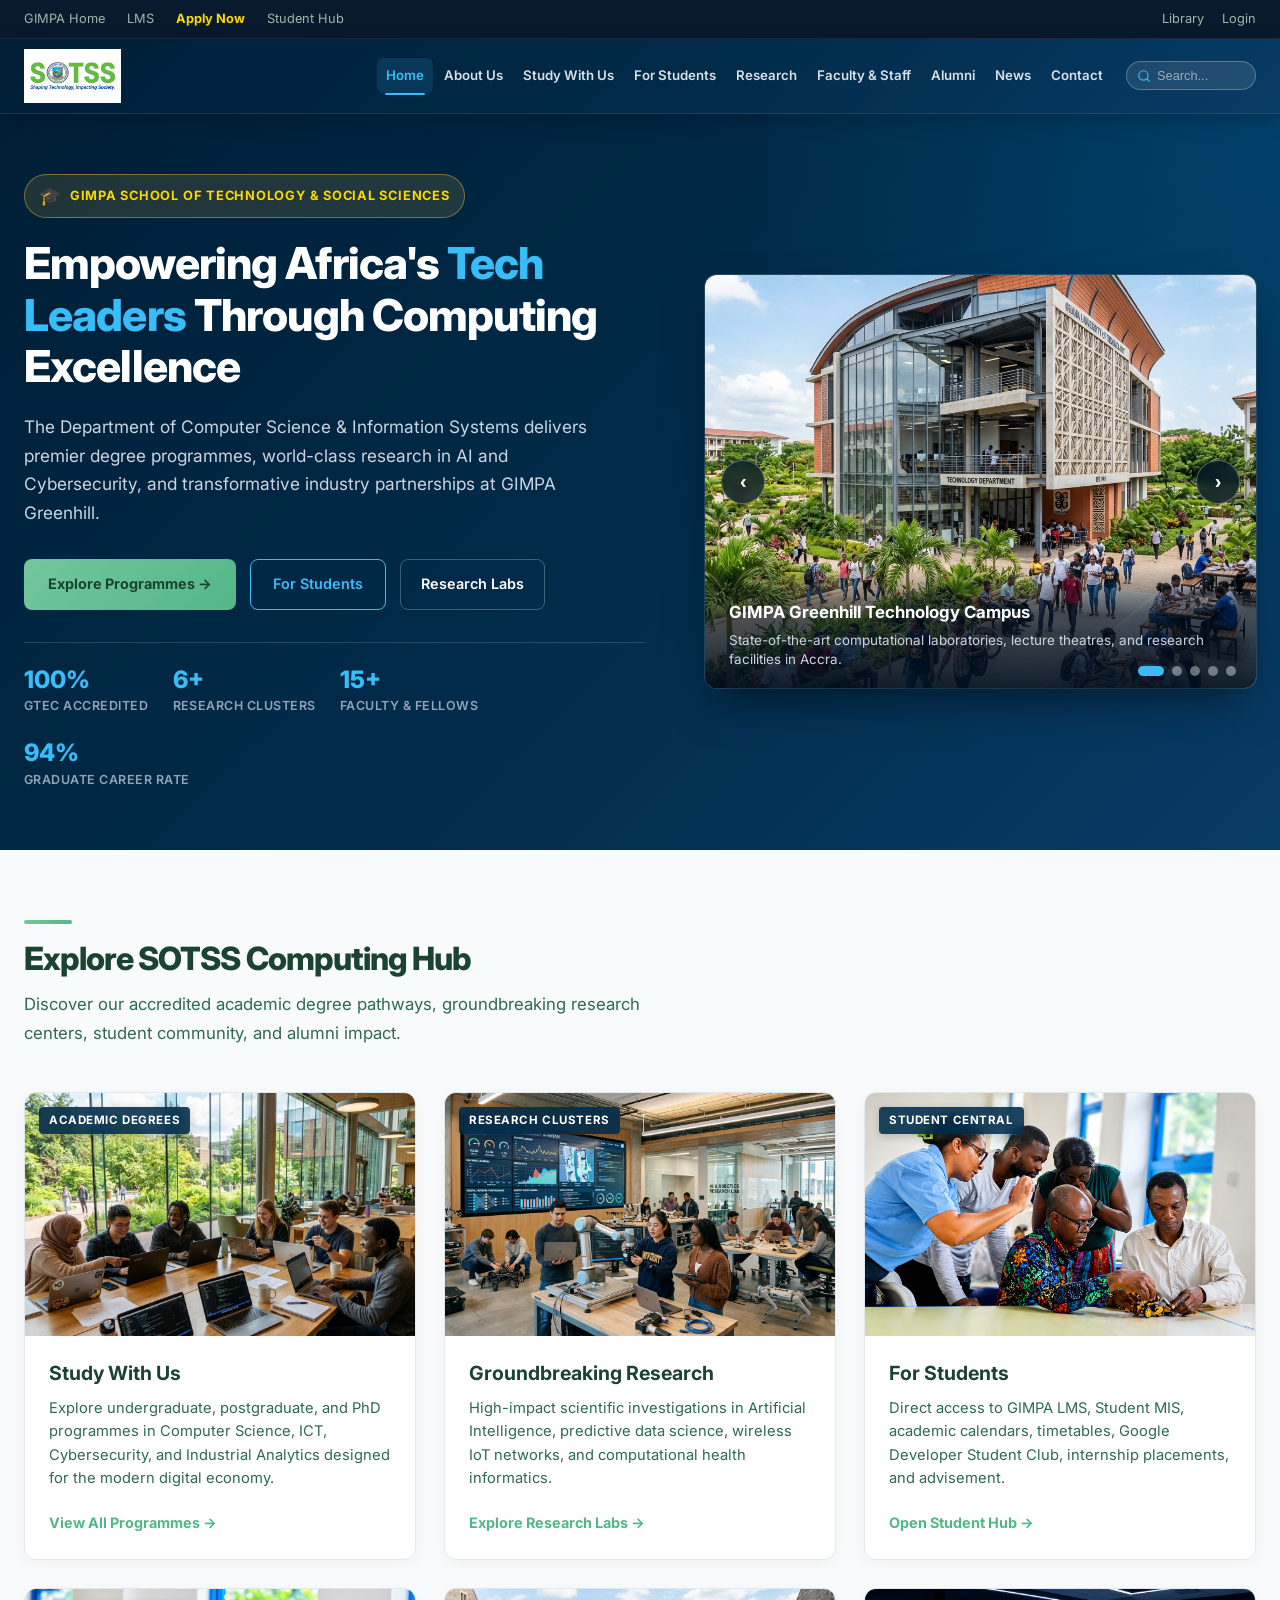
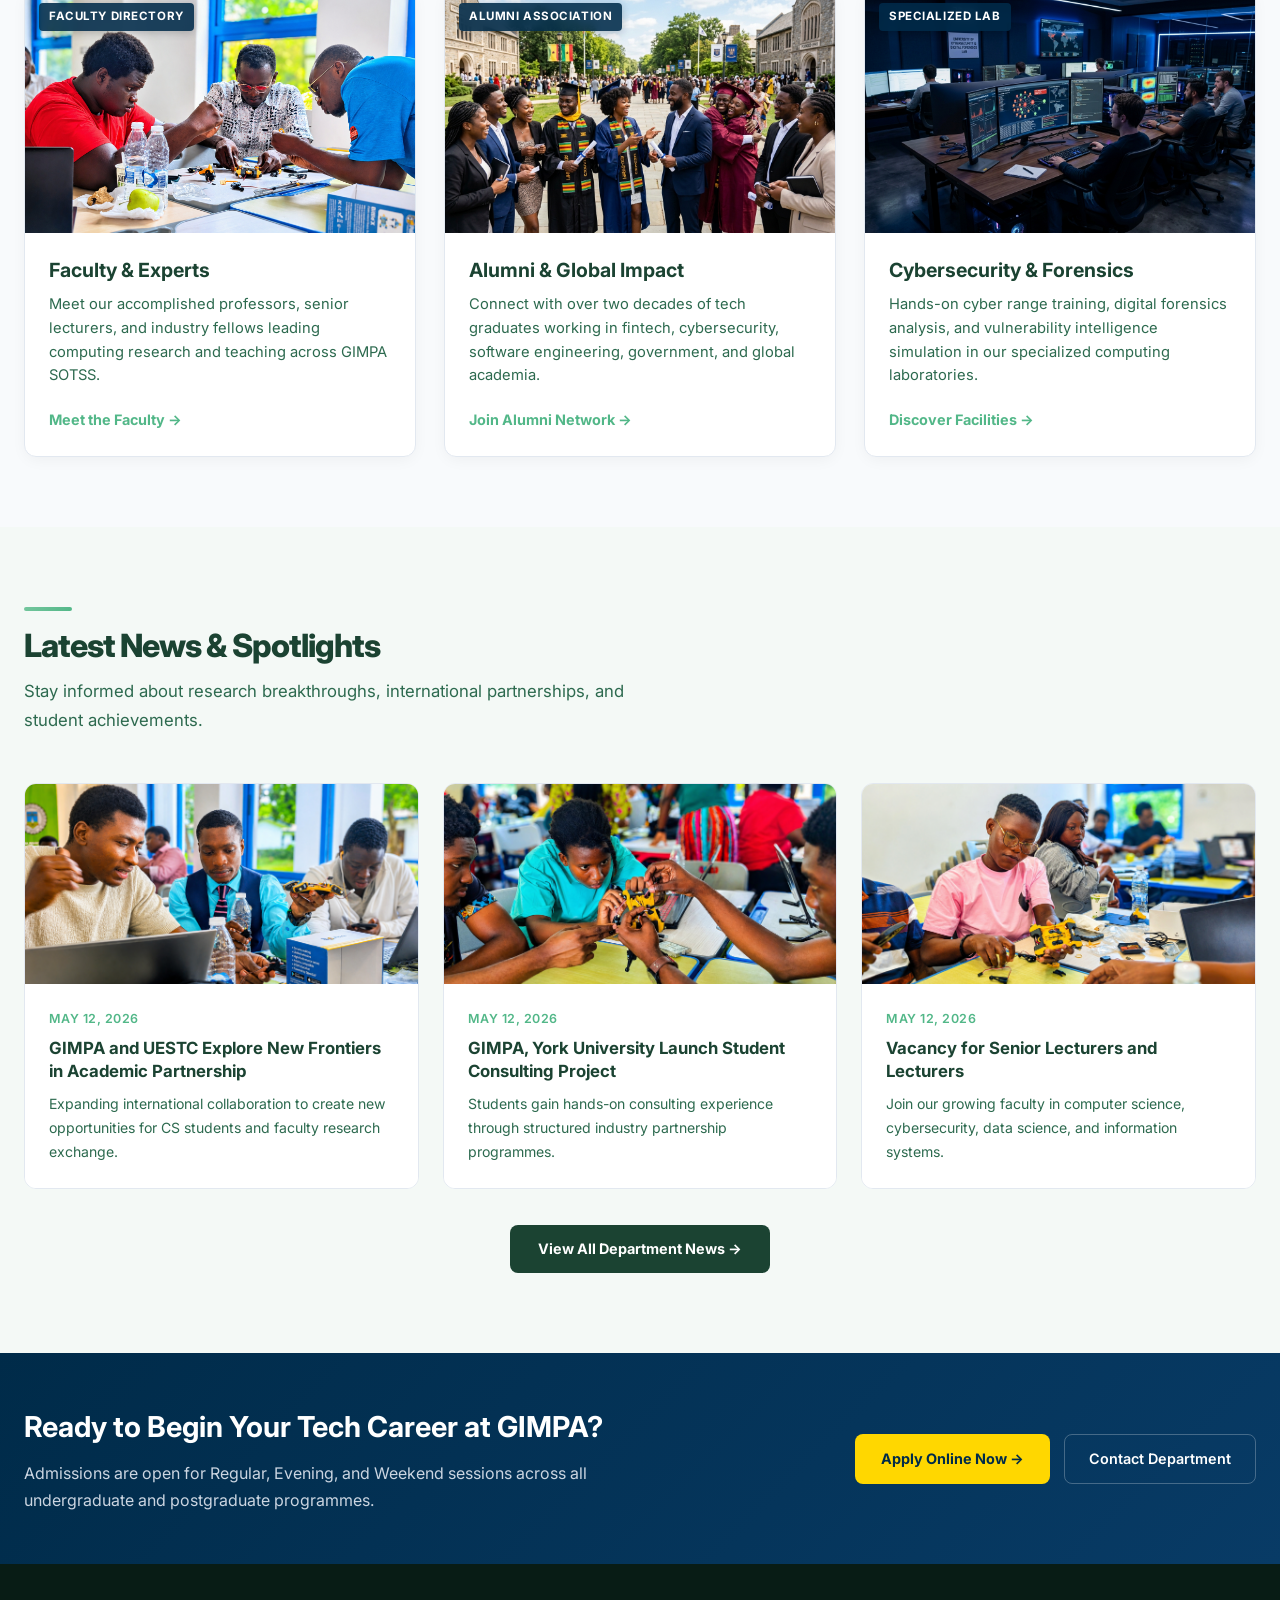
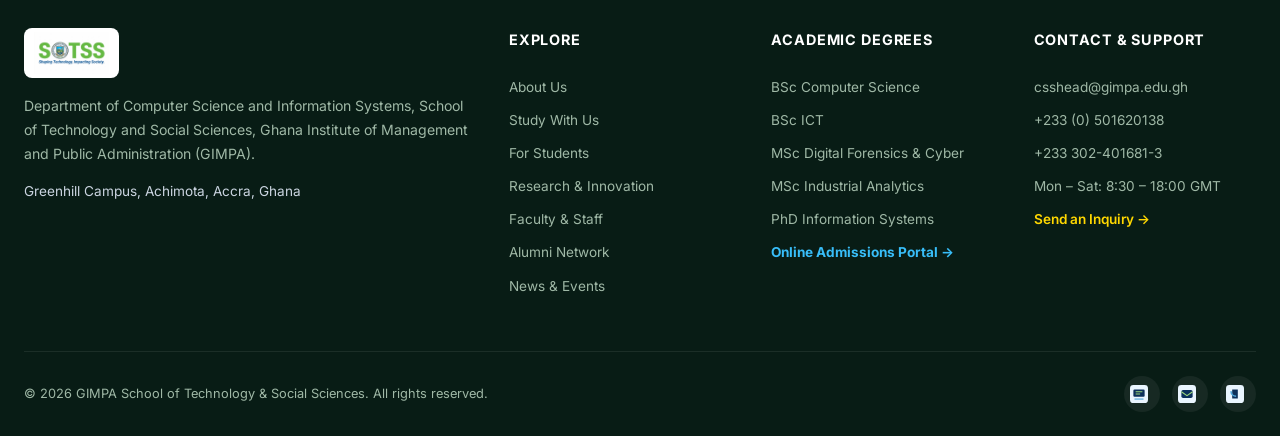
==== commit 0a6a3491: "Update faculty emails, add SOTSS logo/favicon, remove publication images - Fix incorrect emails: Pro" ====
--- a/index.html
+++ b/index.html
@@ -5,11 +5,15 @@
   <meta name="viewport" content="width=device-width, initial-scale=1.0">
   <title>Department of Computer Science &amp; Information Systems | GIMPA (SPA Compare Version)</title>
   <meta name="description" content="The Department of Computer Science and Information Systems at GIMPA delivers cutting-edge education and research in computing, cybersecurity, and information systems.">
-  <link rel="stylesheet" href="style.css?v=20260902_v5">
-  <link rel="stylesheet" href="styles.css?v=20260902_v5">
+  <link rel="icon" type="image/png" sizes="256x256" href="assets/images/sotss-favicon.png">
+  <link rel="shortcut icon" href="assets/images/favicon.ico">
+  <link rel="apple-touch-icon" href="assets/images/sotss-favicon.png">
+  <link rel="stylesheet" href="style.css?v=20260902_v16">
+  <link rel="stylesheet" href="styles.css?v=20260902_v16">
 </head>
 <body>
   <div id="root"></div>
-  <script src="app.js?v=20260902_v5"></script>
+  <script src="app.js?v=20260902_v16"></script>
 </body>
 </html>
+
--- a/styles.css
+++ b/styles.css
@@ -1750,49 +1750,88 @@
    ============================================================================== */
 .student-shortcuts-grid {
   display: grid;
-  grid-template-columns: repeat(auto-fill, minmax(240px, 1fr));
-  gap: 20px;
-  margin-bottom: 40px;
+  grid-template-columns: repeat(4, minmax(0, 1fr));
+  gap: 24px;
 }
 .shortcut-card {
   background: #ffffff;
   border: 1px solid #e2e8f0;
-  border-radius: var(--radius-sm);
-  padding: 20px;
-  box-shadow: var(--shadow-sm);
-  display: flex;
-  align-items: center;
-  gap: 16px;
+  border-radius: 14px;
+  overflow: hidden;
+  display: flex;
+  flex-direction: column;
+  box-shadow: 0 4px 14px rgba(0, 30, 60, 0.05);
   text-decoration: none;
   color: inherit;
-  transition: all 0.2s ease;
+  transition: all 0.3s cubic-bezier(0.16, 1, 0.3, 1);
 }
 .shortcut-card:hover {
-  border-color: var(--accent);
-  transform: translateY(-3px);
-  box-shadow: var(--shadow);
-}
-.shortcut-icon-circle {
-  width: 48px;
-  height: 48px;
-  border-radius: 12px;
-  background: #f0f9ff;
-  border: 1px solid #bae6fd;
-  display: flex;
-  align-items: center;
-  justify-content: center;
-  font-size: 1.5rem;
-  flex-shrink: 0;
-}
-.shortcut-info h4 {
-  font-size: 0.98rem;
-  font-weight: 700;
+  transform: translateY(-5px);
+  border-color: #38bdf8;
+  box-shadow: 0 16px 32px rgba(0, 30, 60, 0.12);
+}
+.shortcut-card-img {
+  width: 100%;
+  height: 150px;
+  position: relative;
+  overflow: hidden;
+  background: #f1f5f9;
+}
+.shortcut-card-img img {
+  width: 100%;
+  height: 100%;
+  object-fit: cover;
+  transition: transform 0.4s ease;
+}
+.shortcut-card:hover .shortcut-card-img img {
+  transform: scale(1.06);
+}
+.shortcut-badge {
+  position: absolute;
+  top: 10px;
+  left: 10px;
+  background: rgba(0, 30, 60, 0.88);
+  color: #ffffff;
+  backdrop-filter: blur(4px);
+  font-size: 0.7rem;
+  font-weight: 700;
+  text-transform: uppercase;
+  letter-spacing: 0.04em;
+  padding: 3px 8px;
+  border-radius: 4px;
+}
+.shortcut-card-body {
+  padding: 18px 20px 20px;
+  display: flex;
+  flex-direction: column;
+  flex: 1;
+}
+.shortcut-card-body h4 {
+  font-size: 1.05rem;
+  font-weight: 800;
   color: var(--primary);
-  margin-bottom: 2px;
-}
-.shortcut-info span {
-  font-size: 0.8rem;
+  margin-bottom: 6px;
+}
+.shortcut-card-body p {
+  font-size: 0.84rem;
   color: var(--text-body);
+  line-height: 1.5;
+  margin-bottom: 14px;
+  flex: 1;
+}
+.shortcut-card-link {
+  font-size: 0.84rem;
+  font-weight: 700;
+  color: var(--accent);
+  display: inline-flex;
+  align-items: center;
+  gap: 6px;
+  margin-top: auto;
+  transition: gap 0.2s ease;
+}
+.shortcut-card:hover .shortcut-card-link {
+  color: #0284c7;
+  gap: 9px;
 }
 
 /* Accordion Component */
@@ -2178,6 +2217,7 @@
   .hero-text-side { padding-right: 0; }
   .info-box-grid { grid-template-columns: repeat(2, minmax(0, 1fr)); }
   .info-box-grid-4 { grid-template-columns: repeat(2, minmax(0, 1fr)); }
+  .student-shortcuts-grid { grid-template-columns: repeat(2, minmax(0, 1fr)); }
   .alumni-spotlight-card { grid-template-columns: 1fr; }
   .hod-showcase-card { grid-template-columns: 1fr; }
   .hod-message-col { padding: 30px; }
@@ -2185,10 +2225,75 @@
 
 @media (max-width: 640px) {
   .info-box-grid, .info-box-grid-2, .info-box-grid-4 { grid-template-columns: 1fr; }
+  .student-shortcuts-grid { grid-template-columns: 1fr; }
   .hero-text-side h1 { font-size: 2.1rem; }
   .programme-filter-bar { width: 100%; border-radius: var(--radius-sm); }
   .prog-filter-btn { flex: 1; text-align: center; }
   .staff-grid { grid-template-columns: 1fr; }
 }
 
-
+/* ==============================================================================
+   PUBLICATIONS STYLING (PICTURE, TYPE BADGE & FACULTY HIGHLIGHTING)
+   ============================================================================== */
+.pub-card-flex {
+  background: #ffffff;  border: 1px solid #e2e8f0;
+  border-left: 4px solid var(--accent);
+  border-radius: 10px;
+  padding: 22px 24px;
+  box-shadow: 0 2px 8px rgba(0, 30, 60, 0.04);
+  display: flex;
+  flex-direction: column;
+  gap: 8px;
+  transition: all 0.25s cubic-bezier(0.16, 1, 0.3, 1);
+}
+.pub-card-flex:hover {
+  transform: translateY(-2px);
+  border-color: #93c5fd;
+  border-left-color: var(--primary);
+  box-shadow: 0 8px 20px rgba(0, 30, 60, 0.07);
+}
+.pub-content-col {
+  flex: 1;
+  display: flex;
+  flex-direction: column;
+}
+.pub-meta-row {
+  display: flex;
+  flex-wrap: wrap;
+  align-items: center;
+  gap: 10px;
+  margin-bottom: 8px;
+}
+.pub-title-link {
+  font-size: 1.12rem;
+  font-weight: 700;
+  color: var(--primary);
+  text-decoration: none;
+  line-height: 1.4;
+  margin-bottom: 6px;
+  display: inline-block;
+  transition: color 0.2s ease;
+}
+.pub-title-link:hover {
+  color: var(--accent);
+}
+.pub-venue {
+  font-size: 0.9rem;
+  font-style: italic;
+  color: #0369a1;
+  font-weight: 600;
+  margin-bottom: 8px;
+}
+.pub-authors-row {
+  font-size: 0.86rem;
+  color: var(--text-body);
+  line-height: 1.6;
+  margin-bottom: 10px;
+}
+
+@media (max-width: 640px) {
+  .pub-card-flex {
+    flex-direction: column;
+    gap: 14px;
+  }
+}
